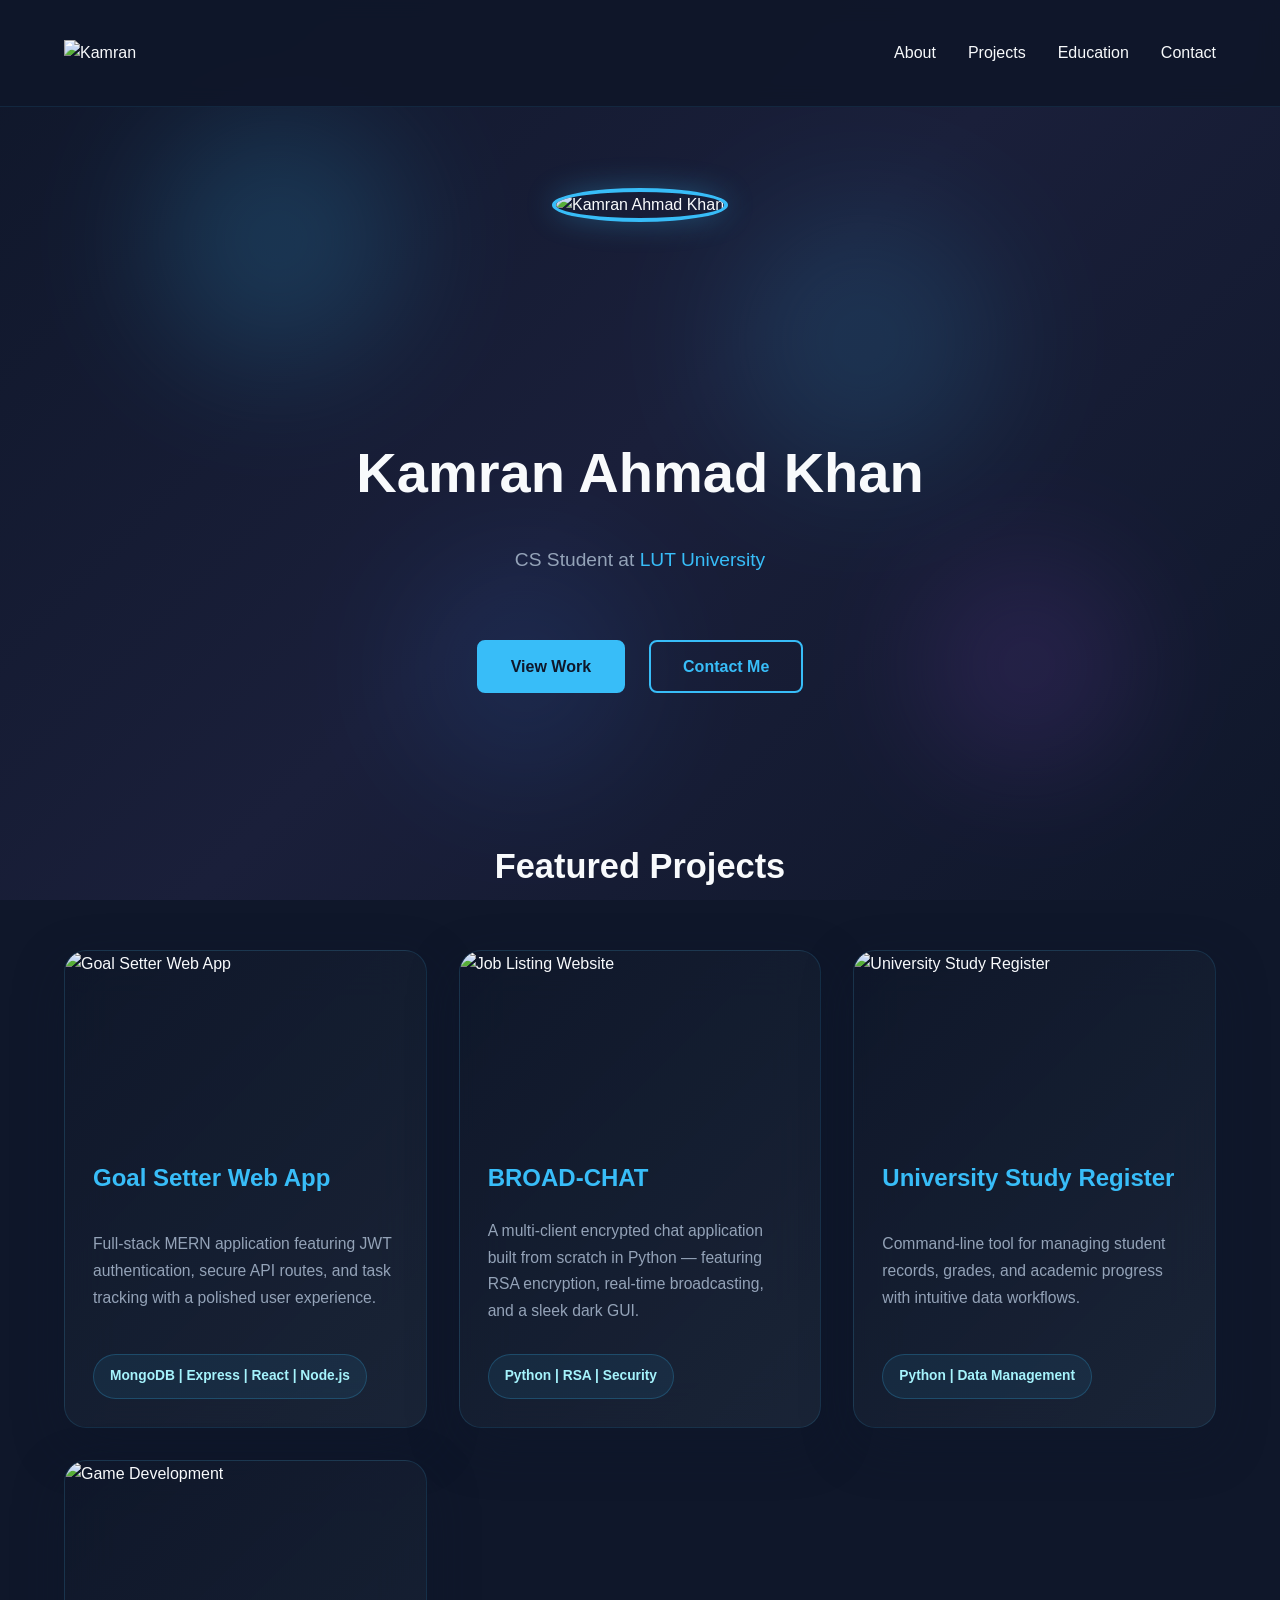
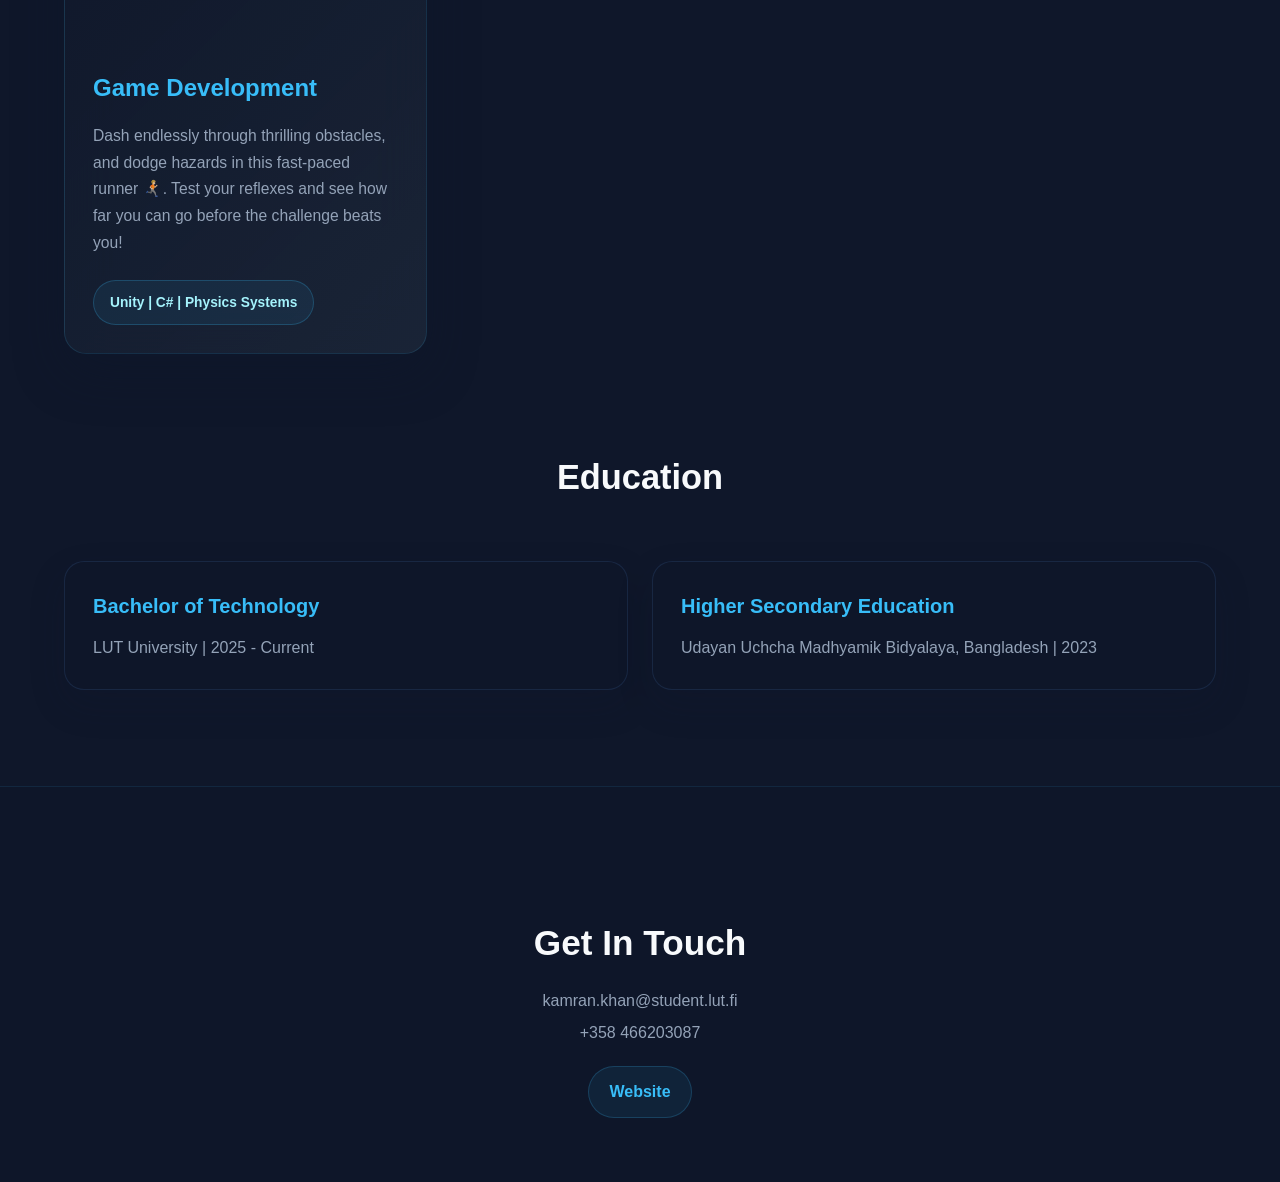
==== index.html @ 8c94f861 "This is my portfolio website, showcasing all the project of mine" ====
<!doctype html>
<html lang="en">
  <head>
    <meta charset="UTF-8" />
    <meta name="viewport" content="width=device-width, initial-scale=1.0" />
    <title>Kamran Ahmad Khan | Portfolio</title>
    <link rel="stylesheet" href="style.css" />
    <script
      src="https://kit.fontawesome.com/your-fontawesome-kit.js"
      crossorigin="anonymous"
    ></script>
  </head>
  <body>
    <div class="animated-bg">
      <div class="orb orb-1"></div>
      <div class="orb orb-2"></div>
      <div class="orb orb-3"></div>
      <div class="orb orb-4"></div>
    </div>
    <nav>
      <div class="logo">
        <img src="https://i.ibb.co/MxDDWBf9/Logo.png" alt="Kamran" />
      </div>
      <ul class="nav-links">
        <li><a href="#about">About</a></li>
        <li><a href="#projects">Projects</a></li>
        <li><a href="#education">Education</a></li>
        <li><a href="#contact">Contact</a></li>
      </ul>
      <div class="hamburger">
        <span></span>
        <span></span>
        <span></span>
      </div>
    </nav>
    <div class="mobile-menu">
      <ul>
        <li><a href="#about">About</a></li>
        <li><a href="#projects">Projects</a></li>
        <li><a href="#education">Education</a></li>
        <li><a href="#contact">Contact</a></li>
      </ul>
    </div>

    <header class="hero">
      <div class="profile-container">
        <img
          src="https://i.ibb.co/cXh2JF6S/Profile.png"
          alt="Kamran Ahmad Khan"
          class="profile-pic"
        />
      </div>
      <h1>Kamran Ahmad Khan</h1>
      <p>CS Student at <span>LUT University</span></p>
      <div class="cta-buttons">
        <a href="#projects" class="btn">View Work</a>
        <a href="mailto:kamran.khan@student.lut.fi" class="btn secondary"
          >Contact Me</a
        >
      </div>
    </header>

    <section id="projects">
      <h2>Featured Projects</h2>
      <div class="project-grid">
        <div class="project-card">
          <div class="project-image">
            <img
              src="https://i.ibb.co/4LZd9cM/image.png"
              alt="Goal Setter Web App"
            />
          </div>
          <div class="project-content">
            <h3>Goal Setter Web App</h3>
            <p>
              Full-stack MERN application featuring JWT authentication, secure
              API routes, and task tracking with a polished user experience.
            </p>
            <span class="tech-stack">MongoDB | Express | React | Node.js</span>
          </div>
        </div>
        <div class="project-card">
          <div class="project-image">
            <img
              src="https://i.ibb.co/hRGqQ8nb/image.png"
              alt="Job Listing Website"
            />
          </div>
          <div class="project-content">
            <h3>BROAD-CHAT</h3>
            <p>
              A multi-client encrypted chat application built from scratch in
              Python — featuring RSA encryption, real-time broadcasting, and a
              sleek dark GUI.
            </p>
            <span class="tech-stack">Python | RSA | Security</span>
          </div>
        </div>
        <div class="project-card">
          <div class="project-image">
            <img
              src="https://i.ibb.co/rGYtcm0W/image.png"
              alt="University Study Register"
            />
          </div>
          <div class="project-content">
            <h3>University Study Register</h3>
            <p>
              Command-line tool for managing student records, grades, and
              academic progress with intuitive data workflows.
            </p>
            <span class="tech-stack">Python | Data Management</span>
          </div>
        </div>
        <div class="project-card">
          <div class="project-image">
            <img
              src="https://i.ibb.co/whzVDQFN/image.png"
              alt="Game Development"
            />
          </div>
          <div class="project-content">
            <h3>Game Development</h3>
            <p>
              Dash endlessly through thrilling obstacles, and dodge hazards in
              this fast-paced runner 🏃🏼‍➡️. Test your reflexes and see how far you
              can go before the challenge beats you!
            </p>
            <span class="tech-stack">Unity | C# | Physics Systems</span>
          </div>
        </div>
      </div>
    </section>

    <section id="education">
      <h2>Education</h2>
      <div class="education-grid">
        <div class="edu-item">
          <h4>Bachelor of Technology</h4>
          <p>LUT University | 2025 - Current</p>
        </div>
        <div class="edu-item">
          <h4>Higher Secondary Education</h4>
          <p>Udayan Uchcha Madhyamik Bidyalaya, Bangladesh | 2023</p>
        </div>
      </div>
    </section>

    <footer id="contact">
      <h2>Get In Touch</h2>
      <p>kamran.khan@student.lut.fi</p>
      <p>+358 466203087</p>
      <div class="socials">
        <a href="http://www.kamrankhan.com">Website</a>
      </div>
    </footer>

    <script src="script.js"></script>
  </body>
</html>
---- style.css ----
:root {
  --bg-color: #0f172a;
  --card-bg: #1e293b;
  --text-primary: #f8fafc;
  --accent: #38bdf8;
  --text-secondary: #94a3b8;
}

body {
  margin: 0;
  font-family: "Inter", sans-serif;
  background-color: var(--bg-color);
  color: var(--text-primary);
  line-height: 1.6;
  overflow-x: hidden;
  position: relative;
}

/* Animated Background */
.animated-bg {
  position: fixed;
  top: 0;
  left: 0;
  width: 100%;
  height: 100%;
  background: linear-gradient(135deg, #0f172a 0%, #1a1f3a 50%, #0f172a 100%);
  pointer-events: none;
  z-index: 0;
  overflow: hidden;
}

.orb {
  position: absolute;
  border-radius: 50%;
  filter: blur(60px);
  opacity: 0.3;
  animation: float 15s infinite ease-in-out;
}

.orb-1 {
  width: 300px;
  height: 300px;
  background: radial-gradient(circle, rgba(56, 189, 248, 0.8), transparent);
  top: 10%;
  left: 10%;
  animation: float1 20s infinite ease-in-out;
}

.orb-2 {
  width: 250px;
  height: 250px;
  background: radial-gradient(circle, rgba(168, 85, 247, 0.6), transparent);
  top: 60%;
  right: 10%;
  animation: float2 25s infinite ease-in-out;
}

.orb-3 {
  width: 280px;
  height: 280px;
  background: radial-gradient(circle, rgba(59, 130, 246, 0.5), transparent);
  bottom: 10%;
  left: 30%;
  animation: float3 22s infinite ease-in-out;
}

.orb-4 {
  width: 320px;
  height: 320px;
  background: radial-gradient(circle, rgba(56, 189, 248, 0.6), transparent);
  top: 20%;
  right: 20%;
  animation: float4 28s infinite ease-in-out;
}

@keyframes float1 {
  0%,
  100% {
    transform: translate(0, 0);
  }
  25% {
    transform: translate(30px, -50px);
  }
  50% {
    transform: translate(-20px, 30px);
  }
  75% {
    transform: translate(50px, 20px);
  }
}

@keyframes float2 {
  0%,
  100% {
    transform: translate(0, 0);
  }
  25% {
    transform: translate(-40px, 30px);
  }
  50% {
    transform: translate(30px, -40px);
  }
  75% {
    transform: translate(-50px, -20px);
  }
}

@keyframes float3 {
  0%,
  100% {
    transform: translate(0, 0);
  }
  25% {
    transform: translate(50px, 40px);
  }
  50% {
    transform: translate(-30px, -30px);
  }
  75% {
    transform: translate(40px, -50px);
  }
}

@keyframes float4 {
  0%,
  100% {
    transform: translate(0, 0);
  }
  25% {
    transform: translate(-50px, -40px);
  }
  50% {
    transform: translate(40px, 30px);
  }
  75% {
    transform: translate(-30px, 50px);
  }
}
.logo img {
  width: 25%;
}
nav {
  display: flex;
  justify-content: space-between;
  align-items: center;
  padding: 1.5rem 5%;
  position: sticky;
  top: 0;
  background: rgba(15, 23, 42, 0.95);
  backdrop-filter: blur(10px);
  z-index: 100;
  border-bottom: 1px solid rgba(56, 189, 248, 0.1);
}

.hamburger {
  display: none;
  flex-direction: column;
  cursor: pointer;
  gap: 6px;
  z-index: 101;
  position: relative;
  padding: 8px;
  border-radius: 8px;
  transition: all 0.3s ease;
}

.hamburger:hover {
  background: rgba(56, 189, 248, 0.1);
}

.hamburger span {
  width: 25px;
  height: 3px;
  background: linear-gradient(90deg, var(--accent), var(--text-primary));
  border-radius: 3px;
  transition: all 0.4s cubic-bezier(0.68, -0.55, 0.265, 1.55);
  box-shadow: 0 0 8px rgba(56, 189, 248, 0.4);
}

.hamburger span:nth-child(2) {
  width: 20px;
}

.hamburger.active span:nth-child(1) {
  transform: rotate(45deg) translate(10px, 10px) scaleX(1.1);
  box-shadow: 0 0 15px rgba(56, 189, 248, 0.8);
}

.hamburger.active span:nth-child(2) {
  opacity: 0;
  transform: scaleX(0);
}

.hamburger.active span:nth-child(3) {
  transform: rotate(-45deg) translate(7px, -7px) scaleX(1.1);
  box-shadow: 0 0 15px rgba(56, 189, 248, 0.8);
}

.mobile-menu {
  display: none;
  position: fixed;
  top: 70px;
  left: 0;
  right: 0;
  background: linear-gradient(
    135deg,
    rgba(15, 23, 42, 0.98),
    rgba(26, 40, 71, 0.96)
  );
  backdrop-filter: blur(10px);
  z-index: 99;
  flex-direction: column;
  padding: 2rem;
  gap: 1rem;
  border-top: 2px solid rgba(56, 189, 248, 0.3);
  max-height: 0;
  overflow: hidden;
  transition: max-height 0.4s cubic-bezier(0.4, 0, 0.2, 1);
}

.mobile-menu.active {
  display: flex;
  max-height: 500px;
  animation: slide-down 0.5s cubic-bezier(0.34, 1.56, 0.64, 1);
}

@keyframes slide-down {
  from {
    opacity: 0;
    transform: translateY(-20px);
  }
  to {
    opacity: 1;
    transform: translateY(0);
  }
}

.mobile-menu ul {
  list-style: none;
  padding: 0;
  margin: 0;
  display: flex;
  flex-direction: column;
  gap: 1.5rem;
  width: 100%;
}

.mobile-menu li {
  opacity: 0;
}

.mobile-menu.active li {
  animation: slide-in-left 0.5s cubic-bezier(0.34, 1.56, 0.64, 1) forwards;
}

.mobile-menu.active li:nth-child(1) {
  animation-delay: 0.05s;
}

.mobile-menu.active li:nth-child(2) {
  animation-delay: 0.1s;
}

.mobile-menu.active li:nth-child(3) {
  animation-delay: 0.15s;
}

.mobile-menu.active li:nth-child(4) {
  animation-delay: 0.2s;
}

@keyframes slide-in-left {
  from {
    opacity: 0;
    transform: translateX(-30px);
    filter: blur(10px);
  }
  to {
    opacity: 1;
    transform: translateX(0);
    filter: blur(0);
  }
}

.mobile-menu a {
  text-decoration: none;
  color: var(--text-primary);
  font-weight: 500;
  transition: all 0.3s cubic-bezier(0.34, 1.56, 0.64, 1);
  padding: 0.75rem 1rem;
  border-radius: 6px;
  display: block;
  position: relative;
  overflow: hidden;
}

.mobile-menu a::before {
  content: "";
  position: absolute;
  top: 0;
  left: -100%;
  width: 100%;
  height: 100%;
  background: rgba(56, 189, 248, 0.15);
  border-radius: 6px;
  transition: left 0.3s ease;
  z-index: -1;
}

.mobile-menu a:hover::before {
  left: 0;
}

.mobile-menu a:hover {
  color: var(--accent);
  transform: translateX(10px);
  box-shadow: 0 4px 12px rgba(56, 189, 248, 0.2);
}

.nav-links {
  display: flex;
  list-style: none;
  gap: 2rem;
}

.nav-links a {
  text-decoration: none;
  color: var(--text-primary);
  font-weight: 500;
}

.hero {
  height: auto;
  padding: 4rem 2rem;
  display: flex;
  flex-direction: column;
  justify-content: center;
  align-items: center;
  text-align: center;
  min-height: 60vh;
  position: relative;
  z-index: 10;
}

.profile-container {
  margin-bottom: 2rem;
  width: 100%;
  max-width: 200px;
  aspect-ratio: 1 / 1;
}

.profile-pic {
  width: 100%;
  height: 100%;
  border-radius: 50%;
  object-fit: cover;
  border: 4px solid var(--accent);
  box-shadow: 0 0 30px rgba(56, 189, 248, 0.3);
  transition:
    transform 0.3s ease,
    box-shadow 0.3s ease;
  animation: glow-pulse 3s ease-in-out infinite;
}

.profile-pic:hover {
  transform: scale(1.05);
  box-shadow: 0 0 60px rgba(56, 189, 248, 0.6);
  animation: none;
}

@keyframes glow-pulse {
  0%,
  100% {
    box-shadow: 0 0 30px rgba(56, 189, 248, 0.3);
  }
  50% {
    box-shadow: 0 0 50px rgba(56, 189, 248, 0.5);
  }
}

.hero h1 {
  font-size: 3.5rem;
  margin-bottom: 0.5rem;
  margin-top: 0.5rem;
}

@media (max-width: 768px) {
  .hamburger {
    display: flex;
  }

  .nav-links {
    display: none;
  }

  .profile-container {
    max-width: 160px;
    margin-bottom: 1.5rem;
  }

  .hero h1 {
    font-size: 2.5rem;
  }

  .hero {
    height: auto;
    padding: 3rem 1rem;
    min-height: auto;
    z-index: 1;
  }
}

@media (max-width: 480px) {
  .profile-container {
    max-width: 130px;
    margin-bottom: 1rem;
  }

  .hero h1 {
    font-size: 1.8rem;
  }

  .hero {
    padding: 2rem 1rem;
  }

  .hero p {
    font-size: 0.95rem;
  }
}
.hero span {
  color: var(--accent);
}

.project-grid {
  display: grid;
  grid-template-columns: repeat(auto-fit, minmax(300px, 1fr));
  gap: 2rem;
  padding: 2rem 5%;
  position: relative;
  z-index: 10;
  max-width: 1400px;
  margin: 0 auto;
}

.project-card {
  background: linear-gradient(
    135deg,
    rgba(15, 23, 42, 0.88),
    rgba(30, 41, 59, 0.75)
  );
  backdrop-filter: blur(24px);
  border: 1px solid rgba(56, 189, 248, 0.14);
  box-shadow: 0 18px 50px rgba(15, 23, 42, 0.35);
  border-radius: 22px;
  overflow: hidden;
  transition:
    transform 0.35s ease,
    border-color 0.35s ease,
    box-shadow 0.35s ease;
  display: flex;
  flex-direction: column;
}

.project-card:hover {
  transform: translateY(-10px);
  border-color: rgba(56, 189, 248, 0.35);
  box-shadow: 0 25px 60px rgba(56, 189, 248, 0.14);
}

.project-image {
  position: relative;
  overflow: hidden;
  min-height: 180px;
}

.project-image img {
  width: 100%;
  height: 100%;
  object-fit: cover;
  display: block;
  transition: transform 0.5s ease;
}

.project-card:hover .project-image img {
  transform: scale(1.05);
}

.project-content {
  padding: 1.75rem;
  display: flex;
  flex-direction: column;
  justify-content: space-between;
  min-height: 240px;
}

.project-card h3 {
  font-size: 1.5rem;
  margin: 0 0 1rem 0;
  color: var(--accent);
  font-weight: 700;
}

.project-card p {
  color: var(--text-secondary);
  font-size: 0.98rem;
  line-height: 1.7;
  margin: 0 0 1.5rem 0;
}

.tech-stack {
  font-size: 0.86rem;
  color: #a5f3fc;
  background: rgba(56, 189, 248, 0.08);
  border: 1px solid rgba(56, 189, 248, 0.22);
  padding: 0.65rem 1rem;
  border-radius: 999px;
  display: inline-flex;
  align-items: center;
  justify-content: center;
  width: fit-content;
  font-weight: 600;
}

.education-grid {
  display: grid;
  grid-template-columns: repeat(auto-fit, minmax(280px, 1fr));
  gap: 1.5rem;
  padding: 2rem 5%;
  max-width: 1200px;
  margin: 0 auto 4rem;
}

.edu-item {
  background: rgba(15, 23, 42, 0.92);
  border: 1px solid rgba(96, 165, 250, 0.12);
  border-radius: 20px;
  padding: 1.75rem;
  box-shadow: 0 15px 35px rgba(15, 23, 42, 0.18);
  transition:
    transform 0.3s ease,
    border-color 0.3s ease;
}

.edu-item:hover {
  transform: translateY(-6px);
  border-color: rgba(96, 165, 250, 0.28);
}

.edu-item h4 {
  margin: 0 0 0.75rem;
  color: var(--accent);
  font-size: 1.25rem;
}

.edu-item p {
  margin: 0;
  color: var(--text-secondary);
  line-height: 1.7;
}

section h2 {
  text-align: center;
  font-size: 2.15rem;
  margin: 4rem auto 1.5rem;
  color: var(--text-primary);
}

section {
  position: relative;
  z-index: 10;
}

@media (max-width: 1024px) {
  .project-grid,
  .education-grid {
    padding: 2rem 4%;
  }
}

@media (max-width: 768px) {
  .project-grid,
  .education-grid {
    padding: 2rem 3%;
  }

  .project-card {
    min-height: auto;
  }

  .project-content {
    min-height: auto;
  }
}

@media (max-width: 560px) {
  nav {
    padding: 1rem 1rem;
  }
  .logo img {
    width: 15%;
  }

  .project-card {
    border-radius: 18px;
  }

  .project-content {
    padding: 1.4rem;
  }

  .project-card h3 {
    font-size: 1.3rem;
  }

  .project-card p {
    font-size: 0.92rem;
  }

  .education-grid {
    grid-template-columns: 1fr;
    padding: 1.5rem 1rem;
  }

  .project-grid {
    gap: 1.2rem;
    padding: 1.5rem 1rem;
  }

  footer {
    padding: 3rem 1.5rem;
  }

  footer h2 {
    font-size: 1.9rem;
  }

  footer p {
    font-size: 0.95rem;
  }

  .socials a {
    width: 70%;
    padding: 0.9rem 1rem;
  }
}

h2 {
  text-align: center;
  margin-top: 4rem;
  position: relative;
  z-index: 10;
}

section {
  position: relative;
  z-index: 10;
}

footer {
  position: relative;
  z-index: 10;
  background: rgba(15, 23, 42, 0.95);
  backdrop-filter: blur(10px);
  border-top: 1px solid rgba(56, 189, 248, 0.1);
  padding: 4rem 5%;
  text-align: center;
}

footer h2 {
  margin-bottom: 1rem;
  font-size: 2.2rem;
}

footer p {
  margin: 0.45rem 0;
  color: var(--text-secondary);
  font-size: 1rem;
}

.socials {
  margin-top: 1.25rem;
}

.socials a {
  display: inline-flex;
  align-items: center;
  justify-content: center;
  color: var(--accent);
  text-decoration: none;
  font-weight: 600;
  border: 1px solid rgba(56, 189, 248, 0.2);
  background: rgba(56, 189, 248, 0.08);
  padding: 0.75rem 1.25rem;
  border-radius: 999px;
  transition:
    transform 0.3s ease,
    background 0.3s ease;
}

.socials a:hover {
  transform: translateY(-2px);
  background: rgba(56, 189, 248, 0.14);
}

/* CTA Buttons */
.cta-buttons {
  display: flex;
  gap: 1.5rem;
  margin-top: 2rem;
  justify-content: center;
  flex-wrap: wrap;
  position: relative;
  z-index: 10;
}

.btn {
  padding: 12px 32px;
  border-radius: 8px;
  text-decoration: none;
  font-weight: 600;
  transition: all 0.3s ease;
  border: 2px solid var(--accent);
  cursor: pointer;
  font-size: 1rem;
  display: inline-block;
}

.btn {
  background: var(--accent);
  color: var(--bg-color);
}

.btn:hover {
  transform: translateY(-3px);
  box-shadow: 0 10px 30px rgba(56, 189, 248, 0.4);
  background: #60d5ff;
}

.btn.secondary {
  background: transparent;
  color: var(--accent);
}

.btn.secondary:hover {
  background: rgba(56, 189, 248, 0.1);
  box-shadow: 0 10px 30px rgba(56, 189, 248, 0.2);
}

/* Hero text styling */
.hero p {
  font-size: 1.2rem;
  color: var(--text-secondary);
  margin-bottom: 2rem;
  position: relative;
  z-index: 10;
}
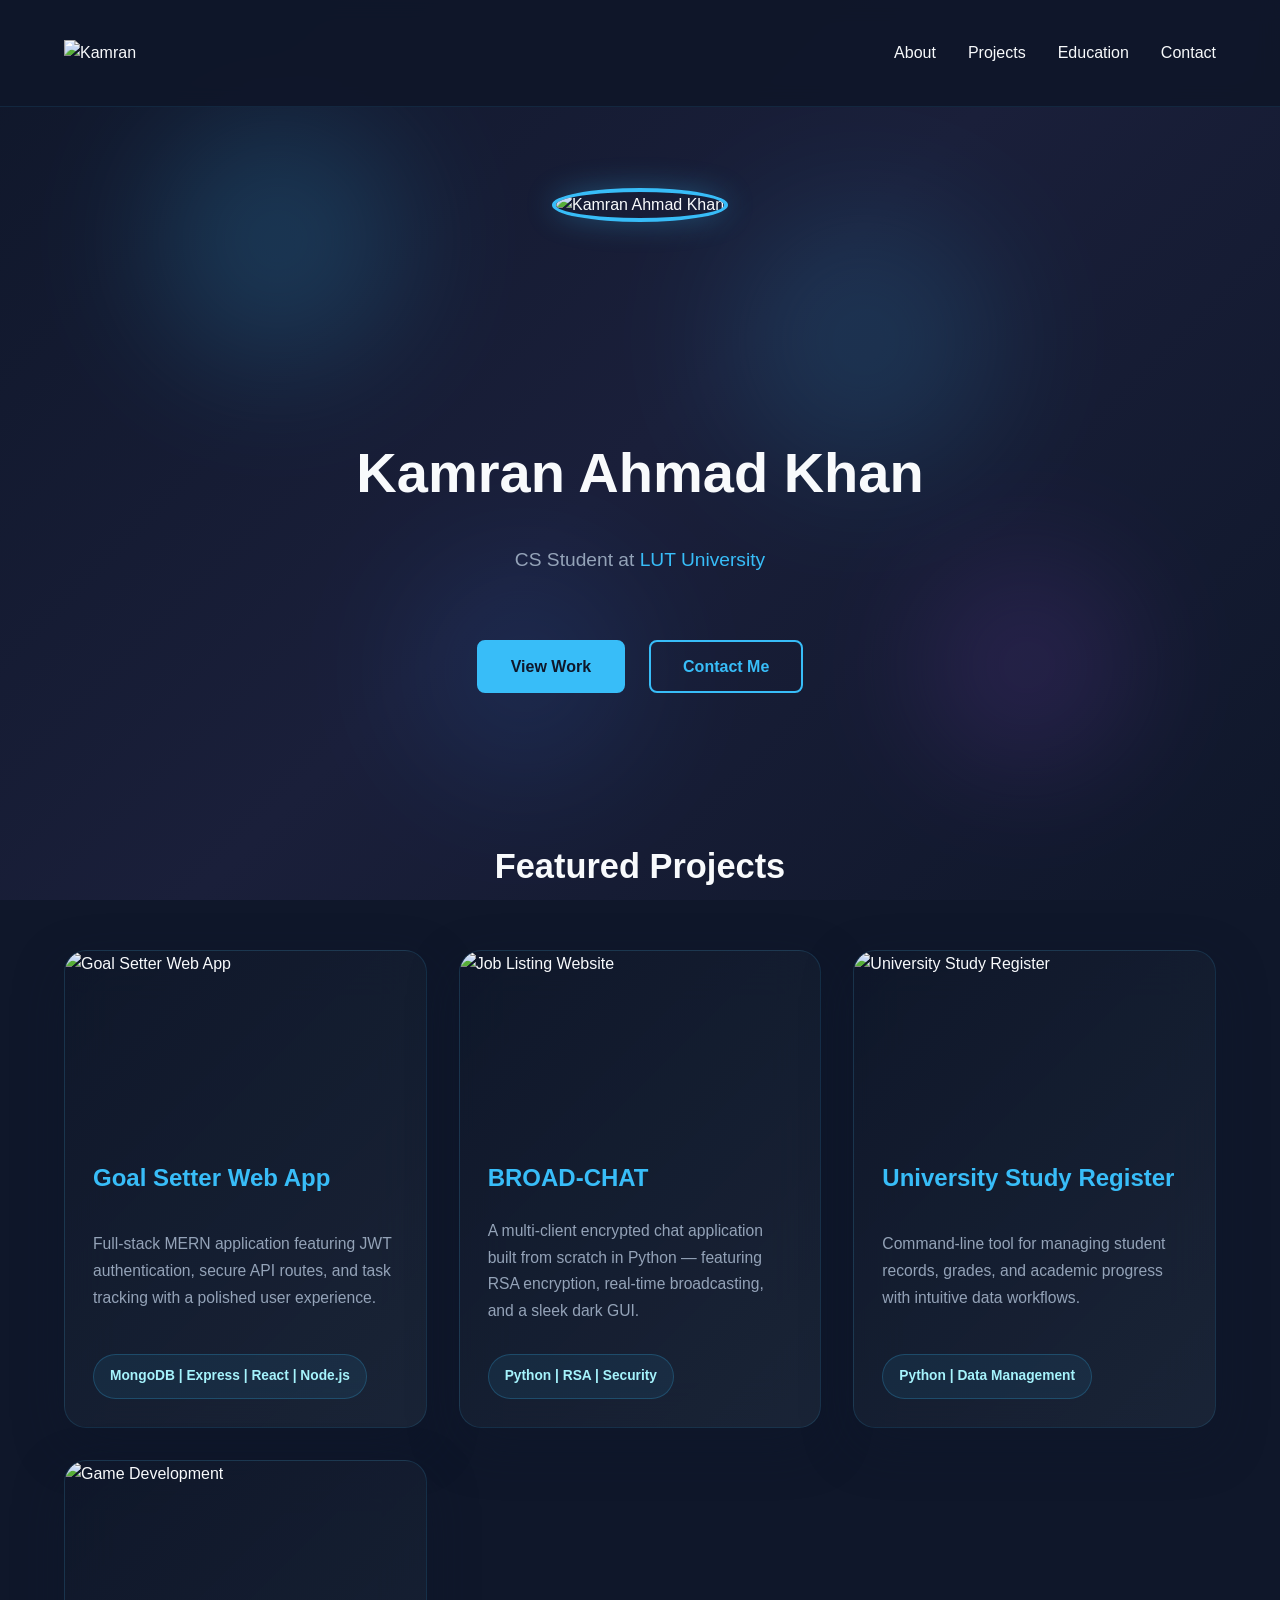
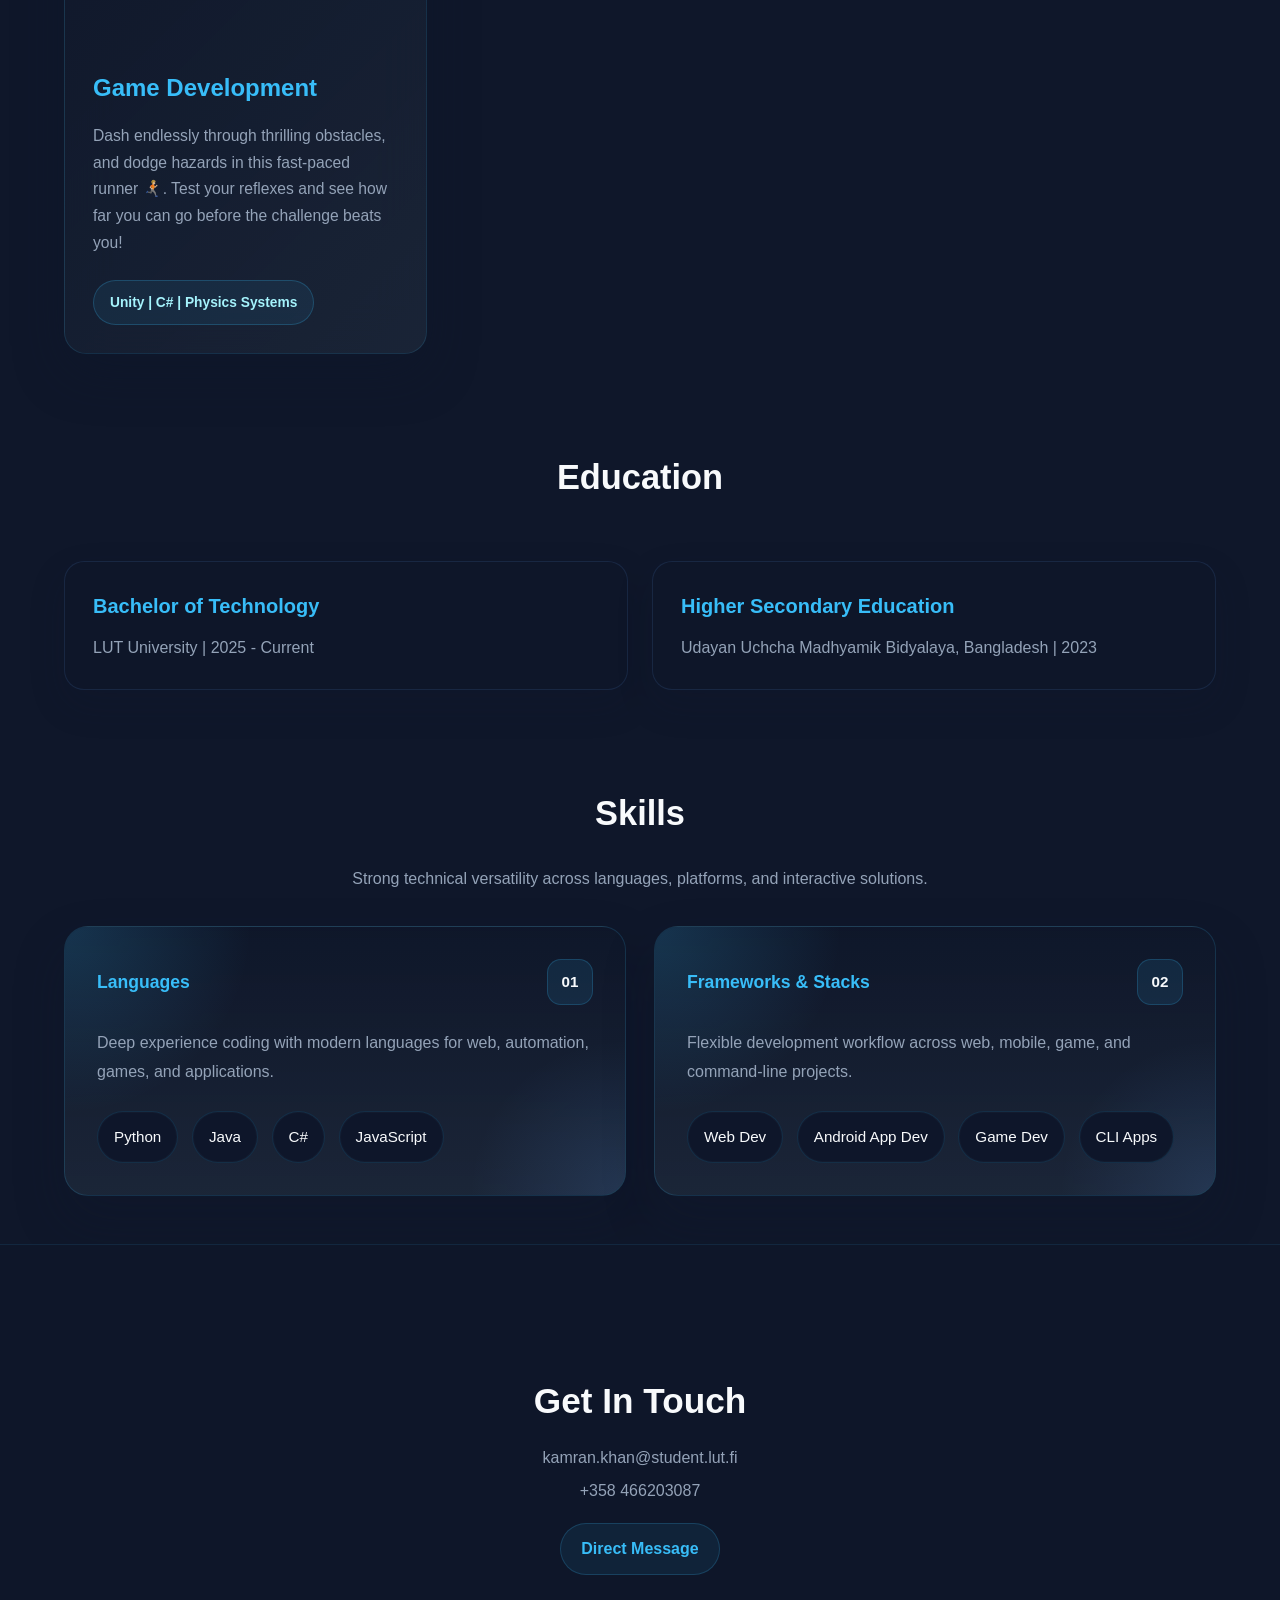
==== commit 25bc4f16: "Skills section added in the portfolio and also the messaging link created for direct message in the " ====
--- a/index.html
+++ b/index.html
@@ -146,12 +146,56 @@
       </div>
     </section>
 
+    <!-- Skills -->
+    <section id="skills">
+      <h2>Skills</h2>
+      <p class="section-intro">
+        Strong technical versatility across languages, platforms, and
+        interactive solutions.
+      </p>
+      <div class="skills-grid">
+        <article class="skill-card">
+          <div class="skill-card-header">
+            <span class="skill-label">Languages</span>
+            <div class="skill-index">01</div>
+          </div>
+          <p class="skill-copy">
+            Deep experience coding with modern languages for web, automation,
+            games, and applications.
+          </p>
+          <div class="skill-tags">
+            <span>Python</span>
+            <span>Java</span>
+            <span>C#</span>
+            <span>JavaScript</span>
+          </div>
+        </article>
+
+        <article class="skill-card">
+          <div class="skill-card-header">
+            <span class="skill-label">Frameworks & Stacks</span>
+            <div class="skill-index">02</div>
+          </div>
+          <p class="skill-copy">
+            Flexible development workflow across web, mobile, game, and
+            command-line projects.
+          </p>
+          <div class="skill-tags">
+            <span>Web Dev</span>
+            <span>Android App Dev</span>
+            <span>Game Dev</span>
+            <span>CLI Apps</span>
+          </div>
+        </article>
+      </div>
+    </section>
+
     <footer id="contact">
       <h2>Get In Touch</h2>
       <p>kamran.khan@student.lut.fi</p>
       <p>+358 466203087</p>
       <div class="socials">
-        <a href="http://www.kamrankhan.com">Website</a>
+        <a href="https://w.app/kamrankhan">Direct Message</a>
       </div>
     </footer>
 
--- a/style.css
+++ b/style.css
@@ -531,6 +531,126 @@
   margin: 0 auto 4rem;
 }
 
+.section-intro {
+  max-width: 780px;
+  margin: 0 auto 2rem;
+  color: var(--text-secondary);
+  text-align: center;
+  font-size: 1rem;
+  line-height: 1.8;
+}
+
+.skills-grid {
+  display: grid;
+  grid-template-columns: repeat(auto-fit, minmax(300px, 1fr));
+  gap: 1.75rem;
+  padding: 0 5% 3rem;
+  max-width: 1200px;
+  margin: 0 auto;
+}
+
+.skill-card {
+  background: linear-gradient(
+    180deg,
+    rgba(15, 23, 42, 0.96),
+    rgba(30, 41, 59, 0.82)
+  );
+  border: 1px solid rgba(56, 189, 248, 0.16);
+  border-radius: 24px;
+  padding: 2rem;
+  box-shadow: 0 24px 50px rgba(15, 23, 42, 0.25);
+  transition:
+    transform 0.35s ease,
+    border-color 0.35s ease,
+    box-shadow 0.35s ease;
+  position: relative;
+  overflow: hidden;
+}
+
+.skill-card::before {
+  content: "";
+  position: absolute;
+  inset: 0;
+  z-index: 0;
+  background:
+    radial-gradient(
+      circle at top left,
+      rgba(56, 189, 248, 0.18),
+      transparent 30%
+    ),
+    radial-gradient(
+      circle at bottom right,
+      rgba(96, 165, 250, 0.14),
+      transparent 25%
+    );
+  pointer-events: none;
+}
+
+.skill-card:hover {
+  transform: translateY(-10px);
+  border-color: rgba(56, 189, 248, 0.32);
+  box-shadow: 0 30px 60px rgba(56, 189, 248, 0.18);
+}
+
+.skill-card-header {
+  display: flex;
+  justify-content: space-between;
+  align-items: center;
+  gap: 1rem;
+  margin-bottom: 1.5rem;
+  position: relative;
+  z-index: 1;
+}
+
+.skill-label {
+  font-size: 1.1rem;
+  font-weight: 700;
+  color: var(--accent);
+}
+
+.skill-index {
+  color: var(--text-primary);
+  background: rgba(56, 189, 248, 0.1);
+  border: 1px solid rgba(56, 189, 248, 0.2);
+  min-width: 44px;
+  height: 44px;
+  display: inline-flex;
+  align-items: center;
+  justify-content: center;
+  border-radius: 14px;
+  font-weight: 700;
+  font-size: 0.95rem;
+}
+
+.skill-copy {
+  margin: 0 0 1.5rem;
+  color: var(--text-secondary);
+  line-height: 1.8;
+  position: relative;
+  z-index: 1;
+}
+
+.skill-tags {
+  display: flex;
+  flex-wrap: wrap;
+  gap: 0.85rem;
+  position: relative;
+  z-index: 1;
+}
+
+.skill-tags span {
+  display: inline-flex;
+  align-items: center;
+  justify-content: center;
+  padding: 0.8rem 1rem;
+  font-size: 0.95rem;
+  color: var(--text-primary);
+  background: rgba(15, 23, 42, 0.98);
+  border: 1px solid rgba(56, 189, 248, 0.14);
+  border-radius: 999px;
+  box-shadow: inset 0 0 0 1px rgba(255, 255, 255, 0.02);
+}
+
 .edu-item {
   background: rgba(15, 23, 42, 0.92);
   border: 1px solid rgba(96, 165, 250, 0.12);
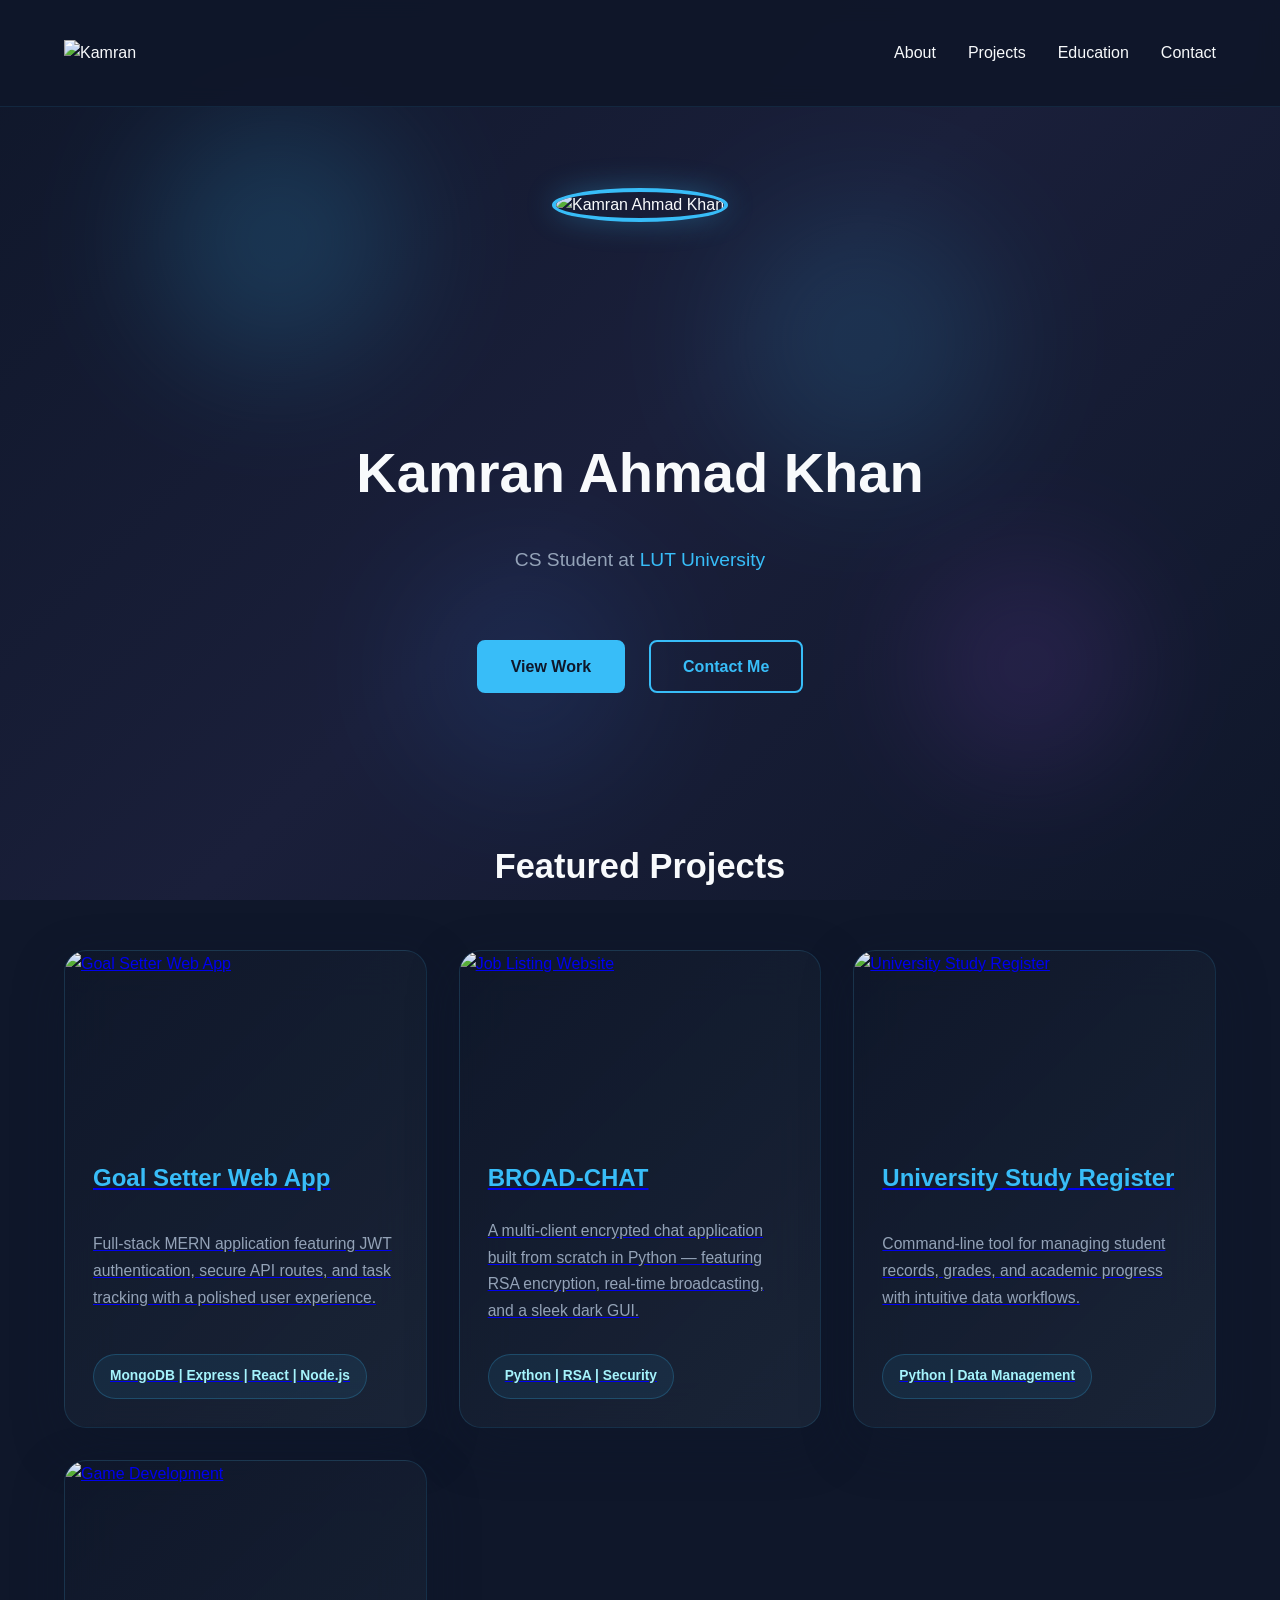
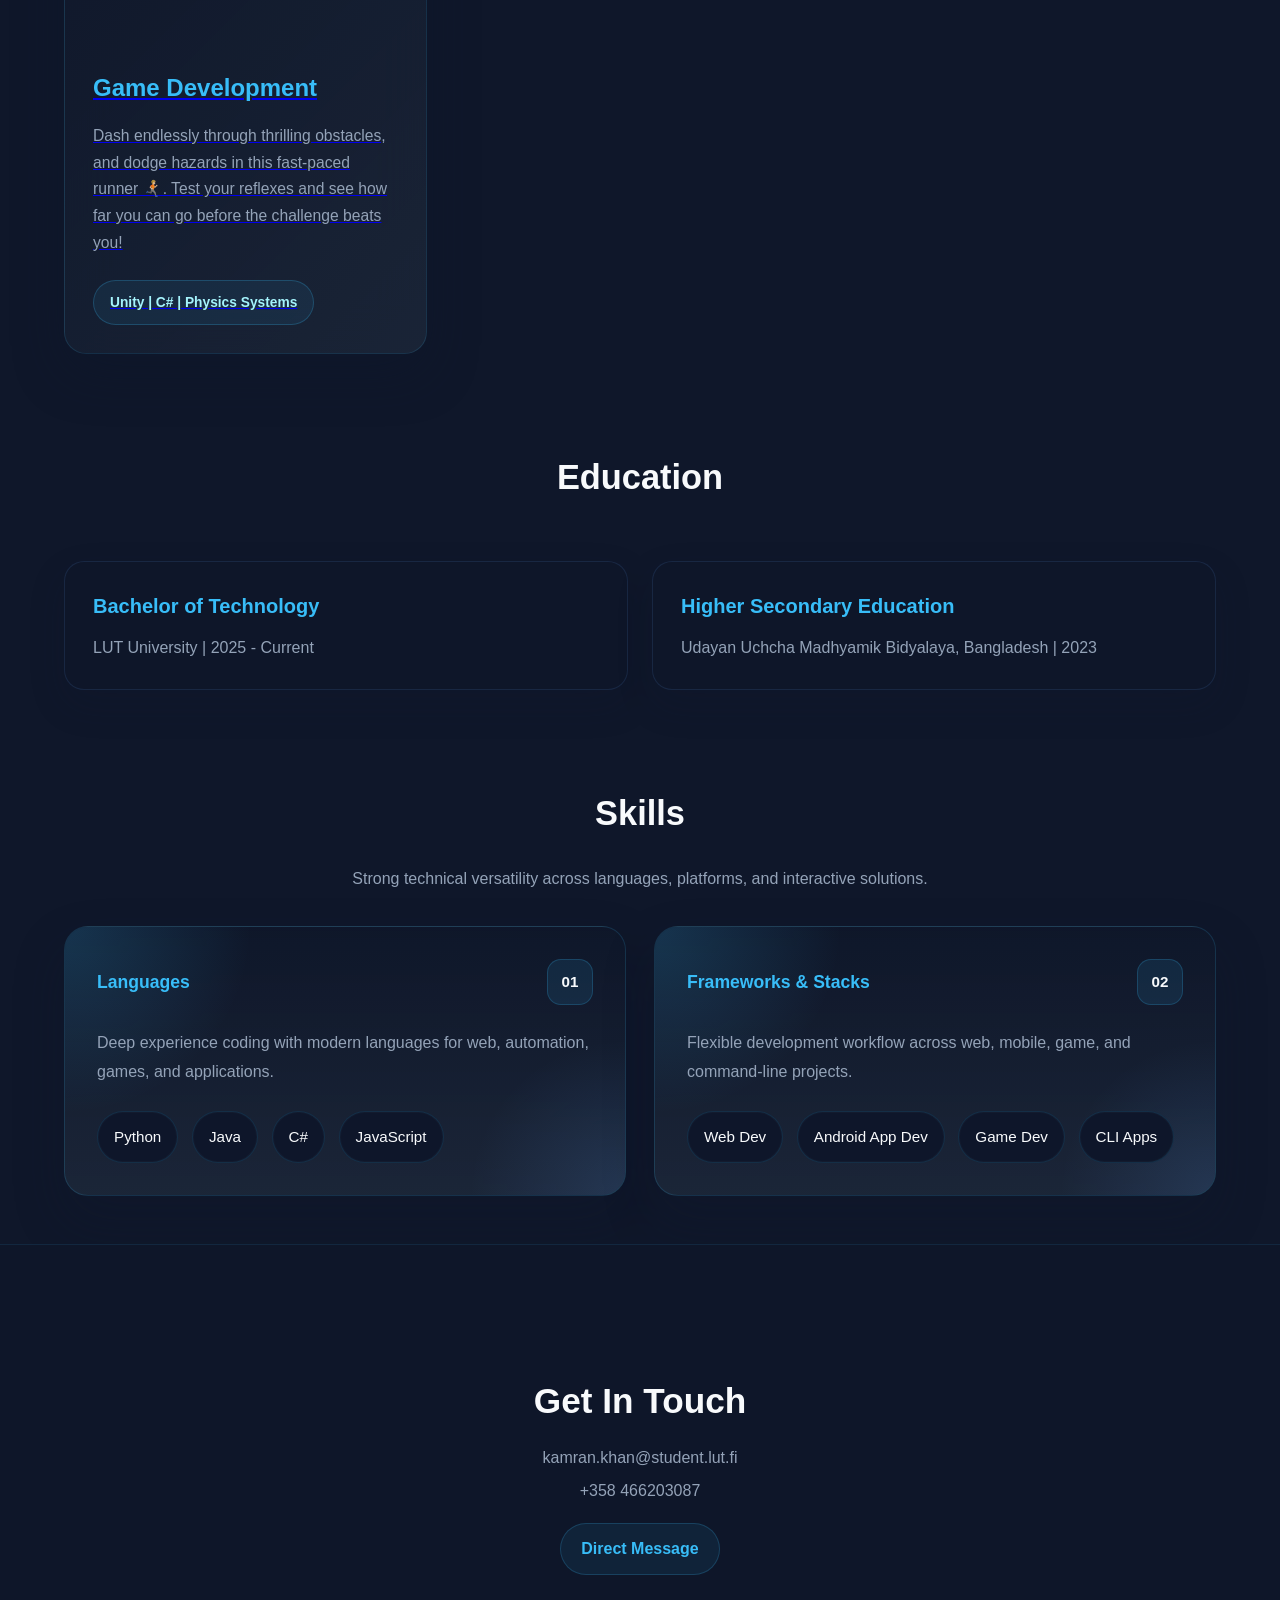
==== commit 40f988ad: "Blog is updated, link for projects added" ====
--- a/index.html
+++ b/index.html
@@ -35,10 +35,9 @@
     </nav>
     <div class="mobile-menu">
       <ul>
-        <li><a href="#about">About</a></li>
-        <li><a href="#projects">Projects</a></li>
         <li><a href="#education">Education</a></li>
         <li><a href="#contact">Contact</a></li>
+        <li><a href="./blog.html">Blog</a></li>
       </ul>
     </div>
 
@@ -64,70 +63,82 @@
       <h2>Featured Projects</h2>
       <div class="project-grid">
         <div class="project-card">
-          <div class="project-image">
-            <img
-              src="https://i.ibb.co/4LZd9cM/image.png"
-              alt="Goal Setter Web App"
-            />
-          </div>
-          <div class="project-content">
-            <h3>Goal Setter Web App</h3>
-            <p>
-              Full-stack MERN application featuring JWT authentication, secure
-              API routes, and task tracking with a polished user experience.
-            </p>
-            <span class="tech-stack">MongoDB | Express | React | Node.js</span>
-          </div>
-        </div>
-        <div class="project-card">
-          <div class="project-image">
-            <img
-              src="https://i.ibb.co/hRGqQ8nb/image.png"
-              alt="Job Listing Website"
-            />
-          </div>
-          <div class="project-content">
-            <h3>BROAD-CHAT</h3>
-            <p>
-              A multi-client encrypted chat application built from scratch in
-              Python — featuring RSA encryption, real-time broadcasting, and a
-              sleek dark GUI.
-            </p>
-            <span class="tech-stack">Python | RSA | Security</span>
-          </div>
-        </div>
-        <div class="project-card">
-          <div class="project-image">
-            <img
-              src="https://i.ibb.co/rGYtcm0W/image.png"
-              alt="University Study Register"
-            />
-          </div>
-          <div class="project-content">
-            <h3>University Study Register</h3>
-            <p>
-              Command-line tool for managing student records, grades, and
-              academic progress with intuitive data workflows.
-            </p>
-            <span class="tech-stack">Python | Data Management</span>
-          </div>
-        </div>
-        <div class="project-card">
-          <div class="project-image">
-            <img
-              src="https://i.ibb.co/whzVDQFN/image.png"
-              alt="Game Development"
-            />
-          </div>
-          <div class="project-content">
-            <h3>Game Development</h3>
-            <p>
-              Dash endlessly through thrilling obstacles, and dodge hazards in
-              this fast-paced runner 🏃🏼‍➡️. Test your reflexes and see how far you
-              can go before the challenge beats you!
-            </p>
-            <span class="tech-stack">Unity | C# | Physics Systems</span>
-          </div>
+          <a href="https://github.com/Kamran-Khan1/GoalSetter">
+            <div class="project-image">
+              <img
+                src="https://i.ibb.co/4LZd9cM/image.png"
+                alt="Goal Setter Web App"
+              />
+            </div>
+            <div class="project-content">
+              <h3>Goal Setter Web App</h3>
+              <p>
+                Full-stack MERN application featuring JWT authentication, secure
+                API routes, and task tracking with a polished user experience.
+              </p>
+              <span class="tech-stack"
+                >MongoDB | Express | React | Node.js</span
+              >
+            </div>
+          </a>
+        </div>
+        <div class="project-card">
+          <a href="https://github.com/Kamran-Khan1/MERN-Stack">
+            <div class="project-image">
+              <img
+                src="https://i.ibb.co/hRGqQ8nb/image.png"
+                alt="Job Listing Website"
+              />
+            </div>
+            <div class="project-content">
+              <h3>BROAD-CHAT</h3>
+              <p>
+                A multi-client encrypted chat application built from scratch in
+                Python — featuring RSA encryption, real-time broadcasting, and a
+                sleek dark GUI.
+              </p>
+              <span class="tech-stack">Python | RSA | Security</span>
+            </div>
+          </a>
+        </div>
+        <div class="project-card">
+          <a href="https://github.com/Kamran-Khan1/study-register">
+            <div class="project-image">
+              <img
+                src="https://i.ibb.co/rGYtcm0W/image.png"
+                alt="University Study Register"
+              />
+            </div>
+            <div class="project-content">
+              <h3>University Study Register</h3>
+              <p>
+                Command-line tool for managing student records, grades, and
+                academic progress with intuitive data workflows.
+              </p>
+              <span class="tech-stack">Python | Data Management</span>
+            </div>
+          </a>
+        </div>
+        <div class="project-card">
+          <a
+            href="https://play.unity.com/en/games/acb99041-3250-4121-8098-0d030debdb9b/endless-runner"
+          >
+            <div class="project-image">
+              <img
+                src="https://i.ibb.co/whzVDQFN/image.png"
+                alt="Game Development"
+              />
+            </div>
+            <div class="project-content">
+              <h3>Game Development</h3>
+              <p>
+                Dash endlessly through thrilling obstacles, and dodge hazards in
+                this fast-paced runner 🏃🏼‍➡️. Test your reflexes and see how far
+                you can go before the challenge beats you!
+              </p>
+              <span class="tech-stack">Unity | C# | Physics Systems</span>
+            </div>
+          </a>
         </div>
       </div>
     </section>
